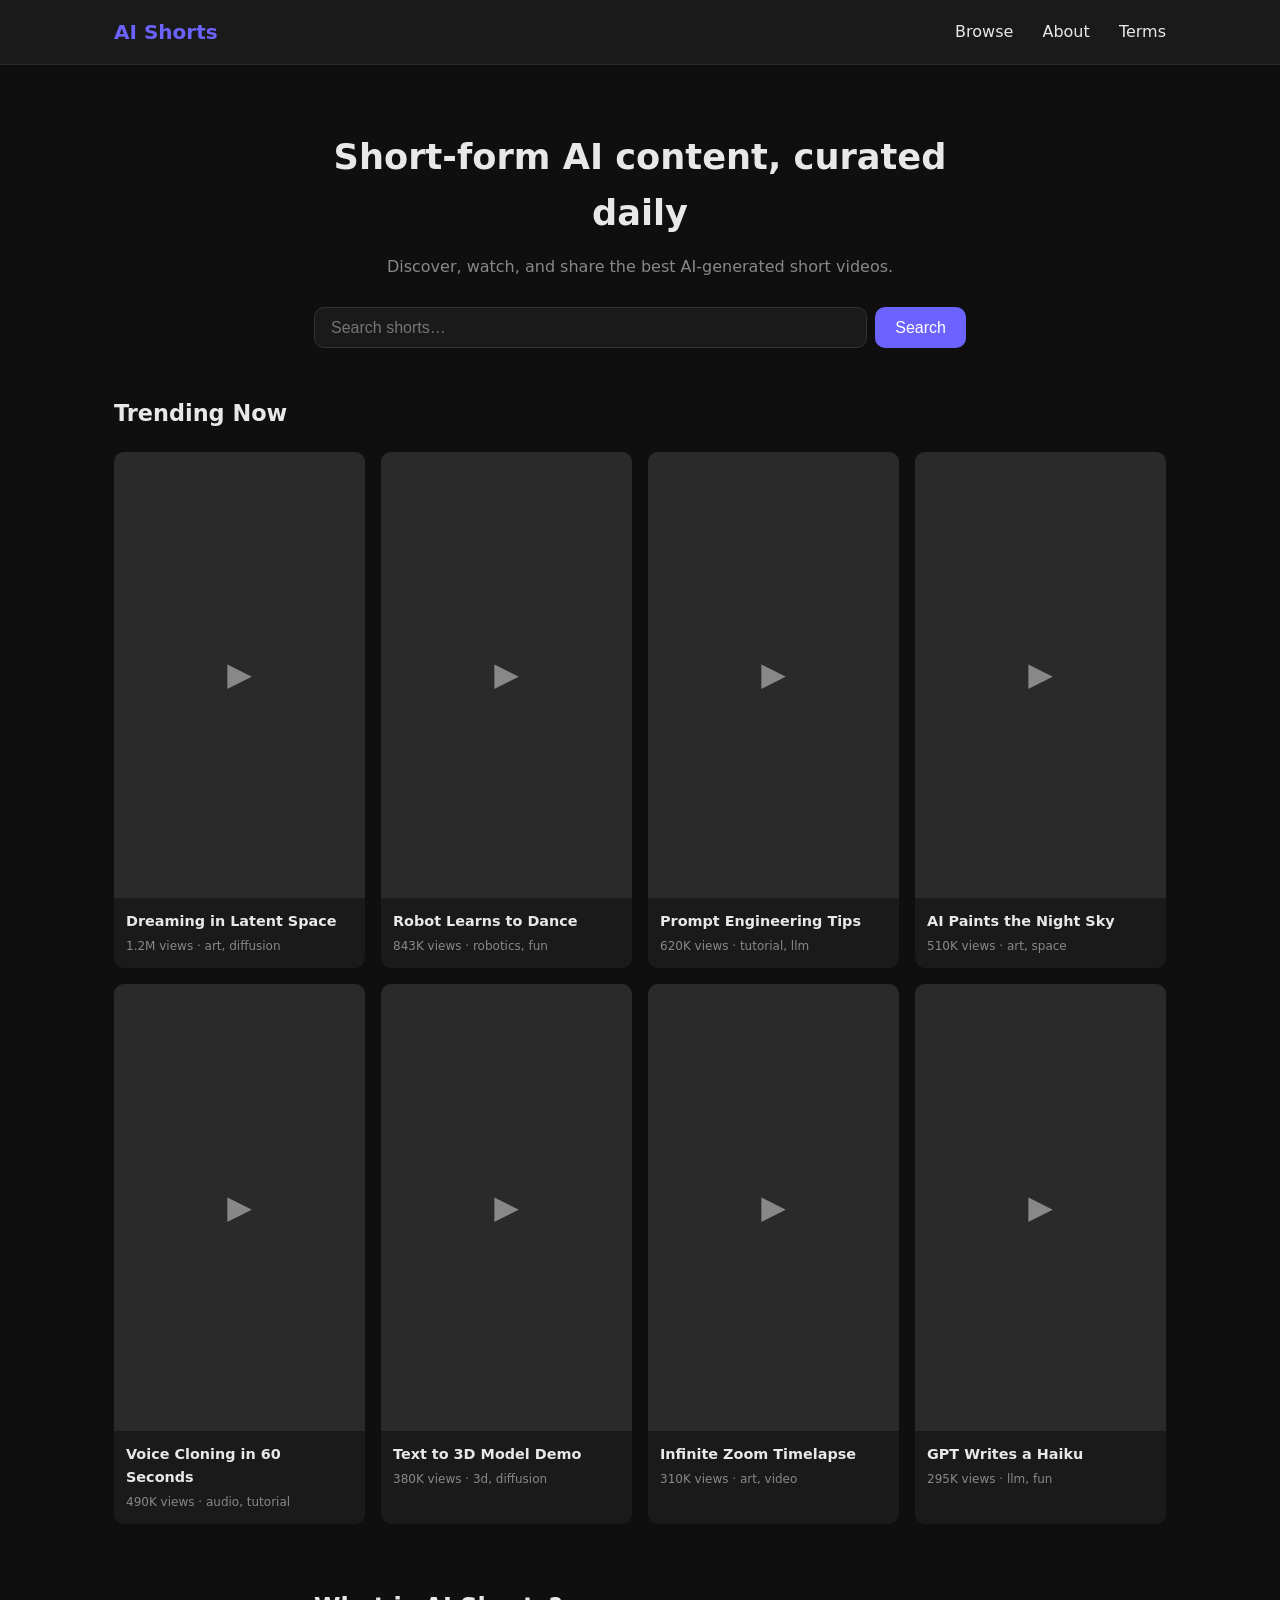
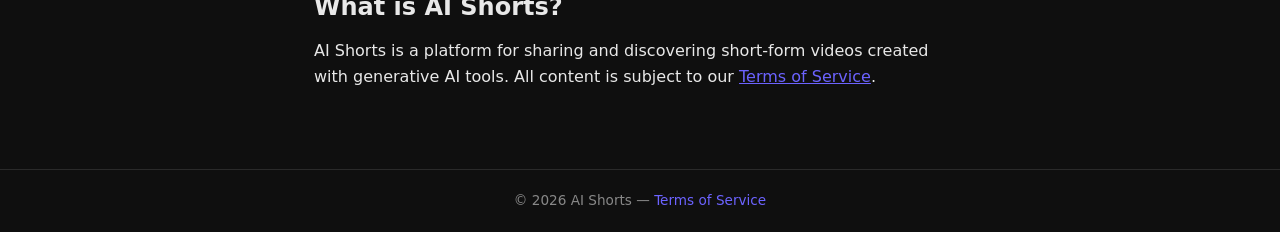
==== index.html @ 56bf045f "Bootstrap AI Shorts site and implement client-side search The repo had no code at all. This adds: - " ====
<!DOCTYPE html>
<html lang="en">
<head>
  <meta charset="UTF-8" />
  <meta name="viewport" content="width=device-width, initial-scale=1.0" />
  <title>AI Shorts</title>
  <link rel="stylesheet" href="styles.css" />
</head>
<body>
  <header>
    <nav>
      <span class="logo">AI Shorts</span>
      <div class="nav-links">
        <a href="#feed">Browse</a>
        <a href="#about">About</a>
        <a href="tos.html">Terms</a>
      </div>
    </nav>
  </header>

  <main>
    <section class="hero">
      <h1>Short-form AI content, curated daily</h1>
      <p>Discover, watch, and share the best AI-generated short videos.</p>
      <div class="search-bar">
        <!-- TODO: wire up search to a real API endpoint -->
        <input id="search-input" type="text" placeholder="Search shorts…" />
        <button id="search-btn">Search</button>
      </div>
      <div id="search-results" class="search-results hidden"></div>
    </section>

    <section id="feed" class="feed">
      <h2>Trending Now</h2>
      <div id="shorts-grid" class="shorts-grid">
        <!-- TODO: replace with server-rendered or dynamically fetched shorts -->
        <p class="loading">Loading shorts…</p>
      </div>
    </section>

    <section id="about" class="about">
      <h2>What is AI Shorts?</h2>
      <p>
        AI Shorts is a platform for sharing and discovering short-form videos
        created with generative AI tools. All content is subject to our
        <a href="tos.html">Terms of Service</a>.
      </p>
    </section>
  </main>

  <footer>
    <p>&copy; 2026 AI Shorts &mdash; <a href="tos.html">Terms of Service</a></p>
  </footer>

  <script src="app.js"></script>
</body>
</html>
---- styles.css ----
*, *::before, *::after { box-sizing: border-box; margin: 0; padding: 0; }

:root {
  --bg: #0f0f0f;
  --surface: #1a1a1a;
  --accent: #6c63ff;
  --text: #e8e8e8;
  --muted: #888;
  --radius: 10px;
}

body {
  background: var(--bg);
  color: var(--text);
  font-family: system-ui, -apple-system, sans-serif;
  line-height: 1.6;
}

/* Nav */
header { background: var(--surface); border-bottom: 1px solid #2a2a2a; }
nav {
  max-width: 1100px;
  margin: 0 auto;
  padding: 1rem 1.5rem;
  display: flex;
  align-items: center;
  justify-content: space-between;
}
.logo { font-size: 1.25rem; font-weight: 700; color: var(--accent); }
.nav-links a { color: var(--text); text-decoration: none; margin-left: 1.5rem; }
.nav-links a:hover { color: var(--accent); }

/* Hero */
.hero {
  max-width: 700px;
  margin: 4rem auto 3rem;
  text-align: center;
  padding: 0 1.5rem;
}
.hero h1 { font-size: 2.2rem; margin-bottom: 0.75rem; }
.hero p { color: var(--muted); margin-bottom: 1.75rem; }

/* Search */
.search-bar { display: flex; gap: 0.5rem; }
.search-bar input {
  flex: 1;
  padding: 0.65rem 1rem;
  border-radius: var(--radius);
  border: 1px solid #333;
  background: var(--surface);
  color: var(--text);
  font-size: 1rem;
}
.search-bar button {
  padding: 0.65rem 1.25rem;
  border-radius: var(--radius);
  border: none;
  background: var(--accent);
  color: #fff;
  font-size: 1rem;
  cursor: pointer;
}
.search-bar button:hover { opacity: 0.85; }

.search-results {
  margin-top: 1rem;
  text-align: left;
  background: var(--surface);
  border: 1px solid #2a2a2a;
  border-radius: var(--radius);
  padding: 0.75rem 1rem;
}
.search-results.hidden { display: none; }
.search-results .result-item {
  padding: 0.4rem 0;
  border-bottom: 1px solid #2a2a2a;
  cursor: pointer;
}
.search-results .result-item:last-child { border-bottom: none; }
.search-results .result-item:hover { color: var(--accent); }

/* Feed */
.feed {
  max-width: 1100px;
  margin: 0 auto 4rem;
  padding: 0 1.5rem;
}
.feed h2 { margin-bottom: 1.25rem; font-size: 1.4rem; }

.shorts-grid {
  display: grid;
  grid-template-columns: repeat(auto-fill, minmax(220px, 1fr));
  gap: 1rem;
}

.short-card {
  background: var(--surface);
  border-radius: var(--radius);
  overflow: hidden;
  cursor: pointer;
  transition: transform 0.15s;
}
.short-card:hover { transform: translateY(-3px); }
.short-card .thumbnail {
  width: 100%;
  aspect-ratio: 9/16;
  object-fit: cover;
  background: #2a2a2a;
  display: flex;
  align-items: center;
  justify-content: center;
  color: var(--muted);
  font-size: 2rem;
}
.short-card .card-body { padding: 0.75rem; }
.short-card .card-title { font-size: 0.9rem; font-weight: 600; margin-bottom: 0.25rem; }
.short-card .card-meta { font-size: 0.75rem; color: var(--muted); }

.loading { color: var(--muted); font-size: 0.9rem; }

/* About */
.about {
  max-width: 700px;
  margin: 0 auto 5rem;
  padding: 0 1.5rem;
}
.about h2 { margin-bottom: 0.75rem; }
.about a { color: var(--accent); }

/* Footer */
footer {
  border-top: 1px solid #2a2a2a;
  text-align: center;
  padding: 1.25rem;
  color: var(--muted);
  font-size: 0.85rem;
}
footer a { color: var(--accent); text-decoration: none; }
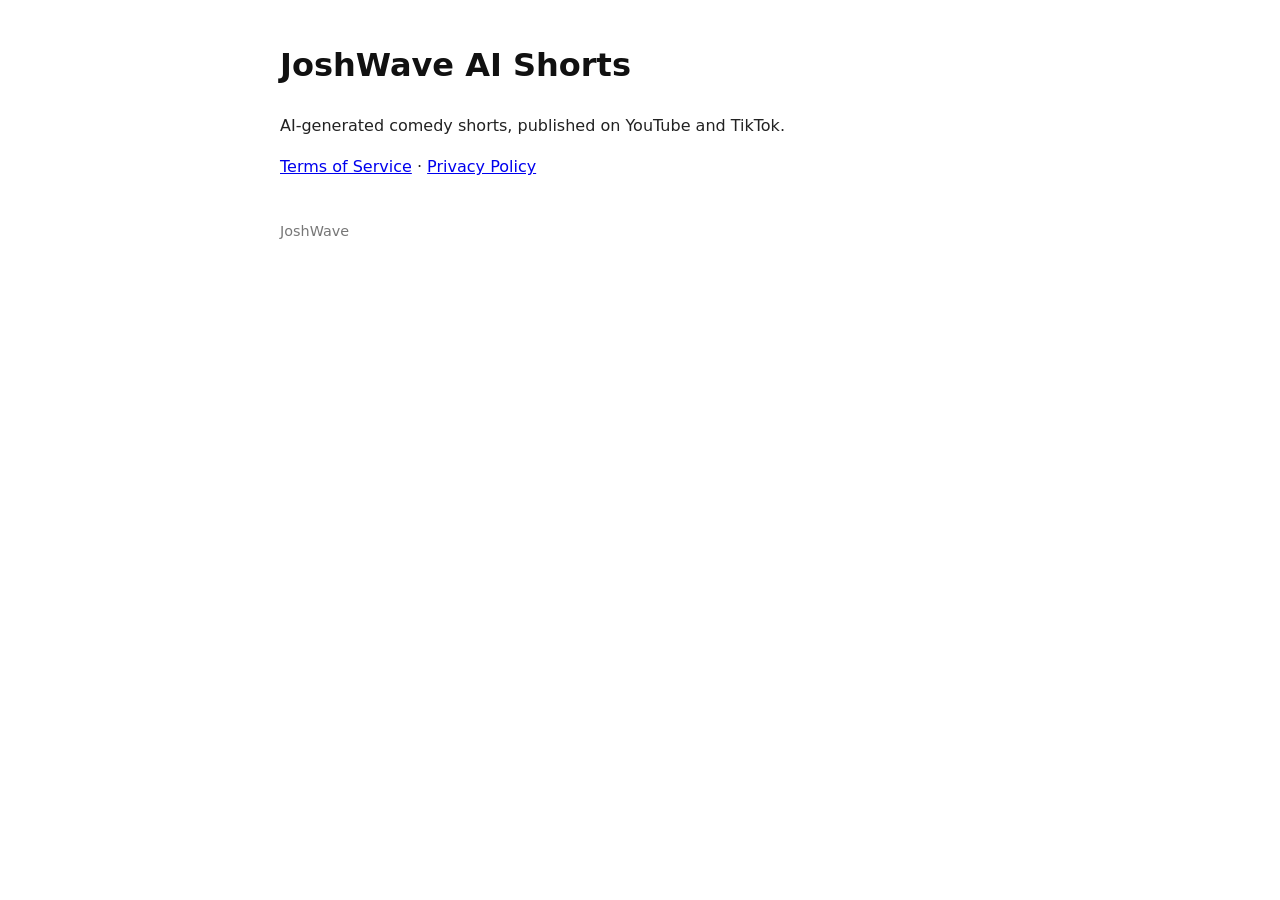
==== commit 636ab937: "Add index.html for TikTok app registration" ====
--- a/index.html
+++ b/index.html
@@ -1,57 +1 @@
-<!DOCTYPE html>
-<html lang="en">
-<head>
-  <meta charset="UTF-8" />
-  <meta name="viewport" content="width=device-width, initial-scale=1.0" />
-  <title>AI Shorts</title>
-  <link rel="stylesheet" href="styles.css" />
-</head>
-<body>
-  <header>
-    <nav>
-      <span class="logo">AI Shorts</span>
-      <div class="nav-links">
-        <a href="#feed">Browse</a>
-        <a href="#about">About</a>
-        <a href="tos.html">Terms</a>
-      </div>
-    </nav>
-  </header>
-
-  <main>
-    <section class="hero">
-      <h1>Short-form AI content, curated daily</h1>
-      <p>Discover, watch, and share the best AI-generated short videos.</p>
-      <div class="search-bar">
-        <!-- TODO: wire up search to a real API endpoint -->
-        <input id="search-input" type="text" placeholder="Search shorts…" />
-        <button id="search-btn">Search</button>
-      </div>
-      <div id="search-results" class="search-results hidden"></div>
-    </section>
-
-    <section id="feed" class="feed">
-      <h2>Trending Now</h2>
-      <div id="shorts-grid" class="shorts-grid">
-        <!-- TODO: replace with server-rendered or dynamically fetched shorts -->
-        <p class="loading">Loading shorts…</p>
-      </div>
-    </section>
-
-    <section id="about" class="about">
-      <h2>What is AI Shorts?</h2>
-      <p>
-        AI Shorts is a platform for sharing and discovering short-form videos
-        created with generative AI tools. All content is subject to our
-        <a href="tos.html">Terms of Service</a>.
-      </p>
-    </section>
-  </main>
-
-  <footer>
-    <p>&copy; 2026 AI Shorts &mdash; <a href="tos.html">Terms of Service</a></p>
-  </footer>
-
-  <script src="app.js"></script>
-</body>
-</html>
+<!doctype html><html><head><meta charset='utf-8'><title>JoshWave AI Shorts</title><style>body{font-family:system-ui,sans-serif;max-width:720px;margin:40px auto;padding:0 20px;line-height:1.6;color:#222}h1{color:#111}footer{margin-top:40px;color:#777;font-size:0.9em}</style></head><body><h1>JoshWave AI Shorts</h1><p>AI-generated comedy shorts, published on YouTube and TikTok.</p><p><a href='terms.html'>Terms of Service</a> &middot; <a href='privacy.html'>Privacy Policy</a></p><footer>JoshWave</footer></body></html>
